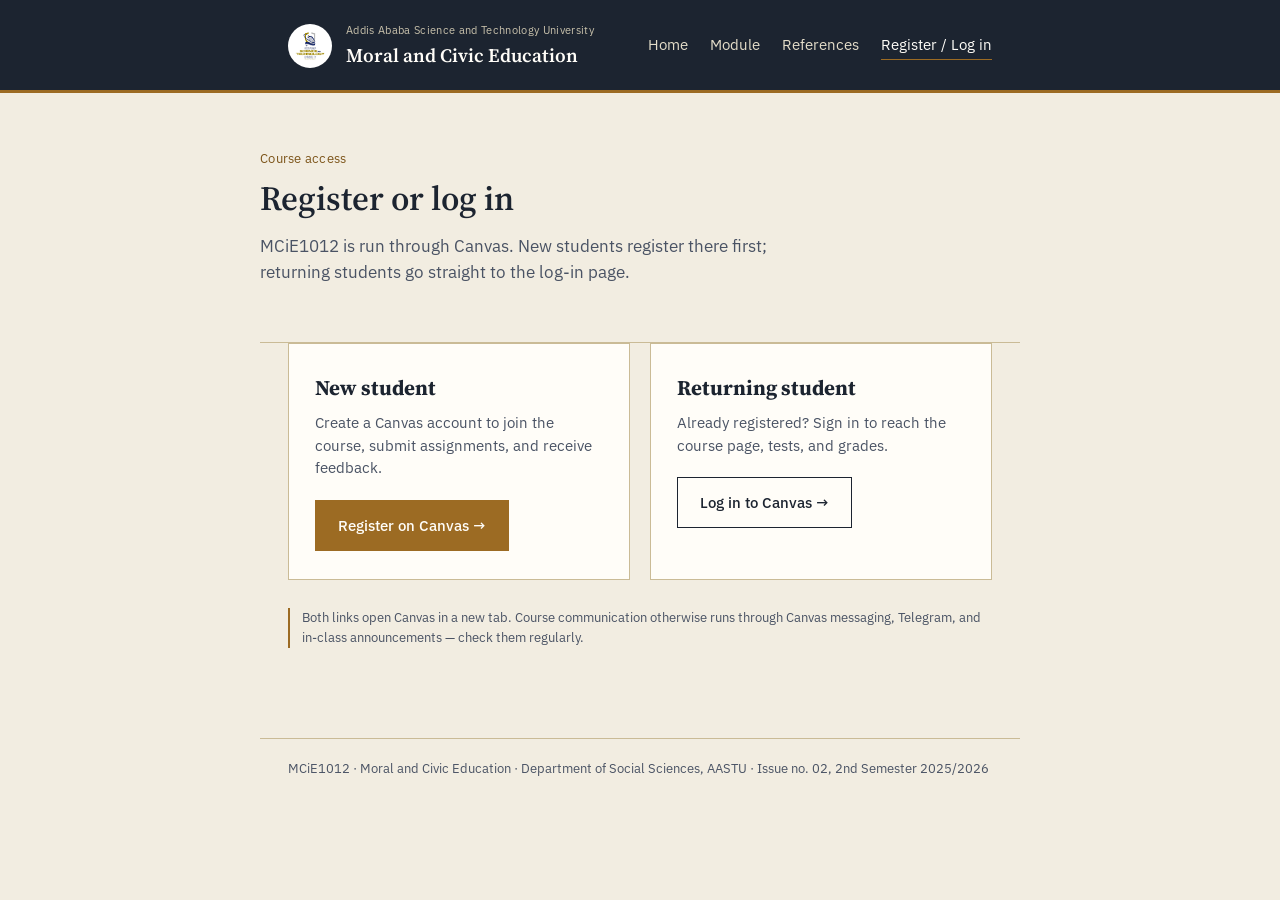
==== account.html @ 53f5105a "Initial commit of MCiE1012 site" ====
<!DOCTYPE html>
<html lang="en">
<head>
<meta charset="UTF-8">
<meta name="viewport" content="width=device-width, initial-scale=1.0">
<title>Register / Log in — MCiE1012</title>
<link rel="stylesheet" href="style.css">
</head>
<body>

<header class="site">
  <div class="header-inner">
    <div class="brand">
      <img class="seal" src="logo.jpg" alt="Addis Ababa Science and Technology University logo">
      <div class="brand-text">
        <p class="university">Addis Ababa Science and Technology University</p>
        <p class="course">Moral and Civic Education</p>
      </div>
    </div>
    <nav class="site">
      <a href="index.html">Home</a>
      <a href="module.html">Module</a>
      <a href="references.html">References</a>
      <a href="account.html" class="current">Register / Log in</a>
    </nav>
  </div>
</header>

<main>
  <section class="hero wrap" style="padding-bottom: 30px;">
    <p class="code">Course access</p>
    <h1 style="font-size: 34px;">Register or log in</h1>
    <p class="lede">MCiE1012 is run through Canvas. New students register there first; returning students go straight to the log-in page.</p>
  </section>

  <section class="wrap" style="padding-bottom: 60px;">
    <div class="account-grid">
      <div class="account-card">
        <h2>New student</h2>
        <p>Create a Canvas account to join the course, submit assignments, and receive feedback.</p>
        <a class="btn btn-gold" href="https://canvas.instructure.com/login/canvas/register/student" target="_blank" rel="noopener">Register on Canvas →</a>
      </div>
      <div class="account-card">
        <h2>Returning student</h2>
        <p>Already registered? Sign in to reach the course page, tests, and grades.</p>
        <a class="btn btn-outline" href="https://canvas.instructure.com/login/canvas" target="_blank" rel="noopener">Log in to Canvas →</a>
      </div>
    </div>
    <p class="note" style="margin-top: 28px;">Both links open Canvas in a new tab. Course communication otherwise runs through Canvas messaging, Telegram, and in-class announcements — check them regularly.</p>
  </section>
</main>

<footer class="site">
  <div class="wrap">
    MCiE1012 · Moral and Civic Education · Department of Social Sciences, AASTU · Issue no. 02, 2nd Semester 2025/2026
  </div>
</footer>

</body>
</html>
---- style.css ----
/* MCiE1012 — Moral and Civic Education
   Design note: the visual language borrows from the syllabus itself —
   numbered sections, hairline rules, a seal mark — rather than a generic
   course-platform look. Navy ink on parchment, one gold accent used
   sparingly for the seal and for primary actions. */

@import url('https://fonts.googleapis.com/css2?family=Source+Serif+4:opsz,wght@8..60,400;8..60,500;8..60,600;8..60,700&family=IBM+Plex+Sans:wght@400;500;600&display=swap');

:root {
  --ink: #1c2430;
  --ink-soft: #4a5364;
  --paper: #f2ede1;
  --paper-deep: #e8e0cd;
  --paper-line: #cabb96;
  --gold: #9c6b23;
  --gold-deep: #7c5419;
  --white: #fffdf8;
  --max: 760px;
  --serif: 'Source Serif 4', Georgia, serif;
  --sans: 'IBM Plex Sans', -apple-system, sans-serif;
}

* { box-sizing: border-box; }

html { scroll-behavior: smooth; }

body {
  margin: 0;
  background: var(--paper);
  color: var(--ink);
  font-family: var(--sans);
  line-height: 1.55;
  -webkit-font-smoothing: antialiased;
}

a { color: var(--gold-deep); }
a:focus-visible, button:focus-visible { outline: 2px solid var(--gold-deep); outline-offset: 3px; }

img { max-width: 100%; display: block; }

.wrap { max-width: var(--max); margin: 0 auto; padding: 0 28px; }

/* ---------- Header ---------- */

header.site {
  background: var(--ink);
  color: var(--paper);
  border-bottom: 3px solid var(--gold);
}

.header-inner {
  max-width: var(--max);
  margin: 0 auto;
  padding: 22px 28px 20px;
  display: flex;
  align-items: center;
  justify-content: space-between;
  gap: 20px;
  flex-wrap: wrap;
}

.brand { display: flex; align-items: center; gap: 14px; }

.seal {
  width: 44px;
  height: 44px;
  flex: none;
  border-radius: 50%;
  object-fit: cover;
  background: var(--paper);
}

.brand-text .university {
  font-family: var(--sans);
  font-size: 11px;
  letter-spacing: 0.03em;
  color: #c9c2ac;
  margin: 0;
}

.brand-text .course {
  font-family: var(--serif);
  font-size: 19px;
  font-weight: 600;
  margin: 2px 0 0;
  color: var(--white);
}

nav.site {
  display: flex;
  gap: 22px;
  font-size: 15px;
}

nav.site a {
  color: #e4ddc9;
  text-decoration: none;
  padding-bottom: 3px;
  border-bottom: 1px solid transparent;
}

nav.site a:hover { border-bottom-color: var(--gold); }

nav.site a.current {
  color: var(--white);
  border-bottom-color: var(--gold);
}

/* ---------- Hero ---------- */

.hero {
  padding: 56px 0 44px;
  border-bottom: 1px solid var(--paper-line);
}

.hero .code {
  font-family: var(--sans);
  font-size: 13px;
  color: var(--gold-deep);
  letter-spacing: 0.02em;
  margin: 0 0 10px;
}

.hero h1 {
  font-family: var(--serif);
  font-size: clamp(32px, 5vw, 46px);
  line-height: 1.1;
  margin: 0 0 16px;
  font-weight: 600;
}

.hero .lede {
  font-size: 17px;
  color: var(--ink-soft);
  max-width: 58ch;
  margin: 0 0 26px;
}

.meta-line {
  font-size: 14px;
  color: var(--ink-soft);
  margin: 0 0 28px;
}

.meta-line strong { color: var(--ink); font-weight: 600; }

/* ---------- Buttons ---------- */

.btn {
  display: inline-flex;
  align-items: center;
  gap: 10px;
  font-family: var(--sans);
  font-size: 15px;
  font-weight: 500;
  text-decoration: none;
  padding: 13px 22px;
  border: 1px solid transparent;
  cursor: pointer;
}

.btn-primary {
  background: var(--ink);
  color: var(--white);
}
.btn-primary:hover { background: #2c3646; }

.btn-gold {
  background: var(--gold);
  color: var(--white);
}
.btn-gold:hover { background: var(--gold-deep); }

.btn-outline {
  background: transparent;
  border-color: var(--ink);
  color: var(--ink);
}
.btn-outline:hover { background: var(--ink); color: var(--white); }

.btn svg { flex: none; }

/* ---------- Sections ---------- */

section.block {
  padding: 44px 0;
  border-bottom: 1px solid var(--paper-line);
}

section.block:last-of-type { border-bottom: none; }

.block h2 {
  font-family: var(--serif);
  font-size: 26px;
  font-weight: 600;
  margin: 0 0 6px;
  display: flex;
  align-items: baseline;
  gap: 12px;
}

.block h2 .num {
  font-family: var(--sans);
  font-size: 14px;
  color: var(--gold-deep);
  font-weight: 500;
}

.block > p.intro {
  color: var(--ink-soft);
  margin: 0 0 22px;
  max-width: 62ch;
}

.block p { margin: 0 0 14px; }

ul.plain, ol.plain {
  margin: 0;
  padding: 0;
  list-style: none;
}

ul.plain li, ol.plain li {
  padding: 10px 0;
  border-top: 1px solid var(--paper-line);
  font-size: 15.5px;
}

ul.plain li:first-child, ol.plain li:first-child { border-top: none; }

.clo-grid {
  display: grid;
  grid-template-columns: 1fr 1fr;
  gap: 1px;
  background: var(--paper-line);
  border: 1px solid var(--paper-line);
}

.clo-grid .cell {
  background: var(--paper);
  padding: 16px 18px;
}

.clo-grid .cell .tag {
  font-size: 12px;
  color: var(--gold-deep);
  font-weight: 600;
  margin: 0 0 6px;
}

.clo-grid .cell p { margin: 0; font-size: 14.5px; }

table.sched {
  width: 100%;
  border-collapse: collapse;
  font-size: 14.5px;
}

table.sched th {
  text-align: left;
  font-family: var(--sans);
  font-weight: 600;
  font-size: 12.5px;
  color: var(--ink-soft);
  padding: 0 12px 10px 0;
  border-bottom: 1px solid var(--ink);
}

table.sched td {
  padding: 14px 12px 14px 0;
  border-bottom: 1px solid var(--paper-line);
  vertical-align: top;
}

table.sched td.wk { white-space: nowrap; color: var(--ink-soft); }
table.sched td.clo { white-space: nowrap; color: var(--gold-deep); font-size: 13px; }

.assess-list { margin: 0; padding: 0; list-style: none; }
.assess-row {
  display: flex;
  justify-content: space-between;
  gap: 16px;
  padding: 12px 0;
  border-top: 1px solid var(--paper-line);
  font-size: 15px;
}
.assess-row:first-child { border-top: none; }
.assess-row .weight { color: var(--gold-deep); font-weight: 600; white-space: nowrap; }

/* ---------- Module page ---------- */

.module-card {
  border: 1px solid var(--paper-line);
  background: var(--white);
}

.module-figure {
  border-bottom: 1px solid var(--paper-line);
  background: var(--paper-deep);
  overflow: hidden;
}

.module-figure img {
  width: 100%;
  height: 320px;
  object-fit: cover;
  object-position: center;
}

@media (max-width: 620px) {
  .module-figure img { height: 220px; }
}

.module-body { padding: 26px 28px 28px; }

.module-body h2 {
  font-family: var(--serif);
  font-size: 22px;
  margin: 0 0 8px;
}

.module-body p.desc { color: var(--ink-soft); margin: 0 0 22px; }

.note {
  font-size: 13px;
  color: var(--ink-soft);
  border-left: 2px solid var(--gold);
  padding-left: 12px;
  margin: 22px 0 0;
}

/* ---------- References ---------- */

.ref-group { margin-bottom: 36px; }
.ref-group h2 {
  font-family: var(--serif);
  font-size: 21px;
  margin: 0 0 4px;
}
.ref-group p.intro { color: var(--ink-soft); font-size: 14px; margin: 0 0 18px; }

ol.ref-list {
  margin: 0;
  padding: 0;
  list-style: none;
  counter-reset: ref;
}

ol.ref-list li {
  counter-increment: ref;
  padding: 14px 0 14px 34px;
  border-top: 1px solid var(--paper-line);
  position: relative;
  font-size: 15px;
}
ol.ref-list li:first-child { border-top: none; }

ol.ref-list li::before {
  content: counter(ref) ".";
  position: absolute;
  left: 0;
  color: var(--gold-deep);
  font-weight: 600;
  font-size: 14px;
}

ol.ref-list li a { word-break: break-all; }

/* ---------- Account ---------- */

.account-grid {
  display: grid;
  grid-template-columns: 1fr 1fr;
  gap: 20px;
}

.account-card {
  border: 1px solid var(--paper-line);
  background: var(--white);
  padding: 28px 26px;
}

.account-card h2 {
  font-family: var(--serif);
  font-size: 21px;
  margin: 0 0 8px;
}

.account-card p {
  color: var(--ink-soft);
  font-size: 14.5px;
  margin: 0 0 20px;
}

/* ---------- Footer ---------- */

footer.site {
  padding: 30px 0 50px;
  color: var(--ink-soft);
  font-size: 13px;
}

footer.site .wrap {
  border-top: 1px solid var(--paper-line);
  padding-top: 20px;
}

/* ---------- Responsive ---------- */

@media (max-width: 780px) {
  .wrap { padding: 0 22px; }
  .header-inner { padding: 18px 22px 16px; }
  .hero { padding: 40px 0 34px; }
  section.block { padding: 34px 0; }
}

@media (max-width: 620px) {
  .clo-grid { grid-template-columns: 1fr; }
  .account-grid { grid-template-columns: 1fr; }

  nav.site {
    flex-wrap: wrap;
    gap: 10px 16px;
    font-size: 14px;
    width: 100%;
  }

  .brand { gap: 10px; }
  .seal { width: 36px; height: 36px; }
  .brand-text .course { font-size: 17px; }

  .hero .lede { font-size: 15.5px; }
  .meta-line { line-height: 1.7; }

  .btn { width: 100%; justify-content: center; padding: 14px 20px; }

  .block h2 { font-size: 22px; }

  .sched-scroll { overflow-x: auto; -webkit-overflow-scrolling: touch; margin: 0 -22px; padding: 0 22px; }
  table.sched { font-size: 13px; min-width: 480px; }
  table.sched th:nth-child(3), table.sched td:nth-child(3) { display: none; }

  .module-body { padding: 22px 20px 24px; }
  .account-card { padding: 22px 20px; }

  .assess-row { font-size: 14px; }
  ol.ref-list li a { word-break: break-word; }
}

@media (max-width: 400px) {
  .wrap { padding: 0 16px; }
  .header-inner { padding: 16px 16px 14px; }
  .hero .code { font-size: 12px; }
  .btn { font-size: 14px; padding: 13px 16px; }
  table.sched { min-width: 420px; }
}

@media (hover: none) {
  .btn:active { opacity: 0.85; }
}

@media (prefers-reduced-motion: reduce) {
  html { scroll-behavior: auto; }
}
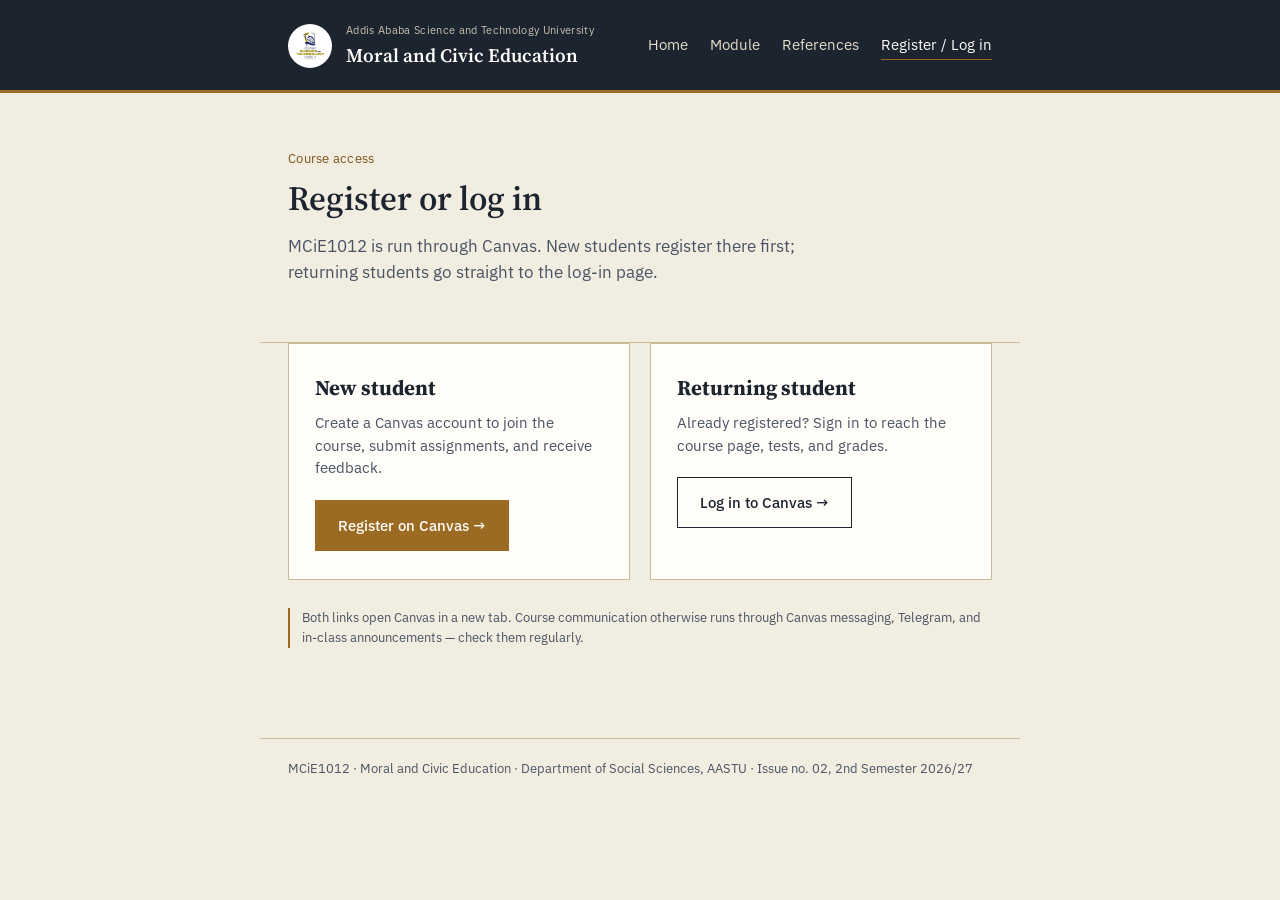
==== commit 34f06c79: "update project" ====
--- a/account.html
+++ b/account.html
@@ -52,7 +52,7 @@
 
 <footer class="site">
   <div class="wrap">
-    MCiE1012 · Moral and Civic Education · Department of Social Sciences, AASTU · Issue no. 02, 2nd Semester 2025/2026
+    MCiE1012 · Moral and Civic Education · Department of Social Sciences, AASTU · Issue no. 02, 2nd Semester 2026/27
   </div>
 </footer>
 
--- a/style.css
+++ b/style.css
@@ -38,7 +38,7 @@
 
 img { max-width: 100%; display: block; }
 
-.wrap { max-width: var(--max); margin: 0 auto; padding: 0 28px; }
+.wrap { max-width: var(--max); margin: 0 auto; padding-left: 28px; padding-right: 28px; }
 
 /* ---------- Header ---------- */
 
@@ -46,6 +46,9 @@
   background: var(--ink);
   color: var(--paper);
   border-bottom: 3px solid var(--gold);
+  position: sticky;
+  top: 0;
+  z-index: 100;
 }
 
 .header-inner {
@@ -109,7 +112,8 @@
 /* ---------- Hero ---------- */
 
 .hero {
-  padding: 56px 0 44px;
+  padding-top: 56px;
+  padding-bottom: 44px;
   border-bottom: 1px solid var(--paper-line);
 }
 
@@ -183,7 +187,8 @@
 /* ---------- Sections ---------- */
 
 section.block {
-  padding: 44px 0;
+  padding-top: 44px;
+  padding-bottom: 44px;
   border-bottom: 1px solid var(--paper-line);
 }
 
@@ -408,10 +413,10 @@
 /* ---------- Responsive ---------- */
 
 @media (max-width: 780px) {
-  .wrap { padding: 0 22px; }
+  .wrap { padding-left: 22px; padding-right: 22px; }
   .header-inner { padding: 18px 22px 16px; }
-  .hero { padding: 40px 0 34px; }
-  section.block { padding: 34px 0; }
+  .hero { padding-top: 40px; padding-bottom: 34px; }
+  section.block { padding-top: 34px; padding-bottom: 34px; }
 }
 
 @media (max-width: 620px) {
@@ -448,7 +453,7 @@
 }
 
 @media (max-width: 400px) {
-  .wrap { padding: 0 16px; }
+  .wrap { padding-left: 16px; padding-right: 16px; }
   .header-inner { padding: 16px 16px 14px; }
   .hero .code { font-size: 12px; }
   .btn { font-size: 14px; padding: 13px 16px; }
@@ -461,4 +466,4 @@
 
 @media (prefers-reduced-motion: reduce) {
   html { scroll-behavior: auto; }
-}
+}
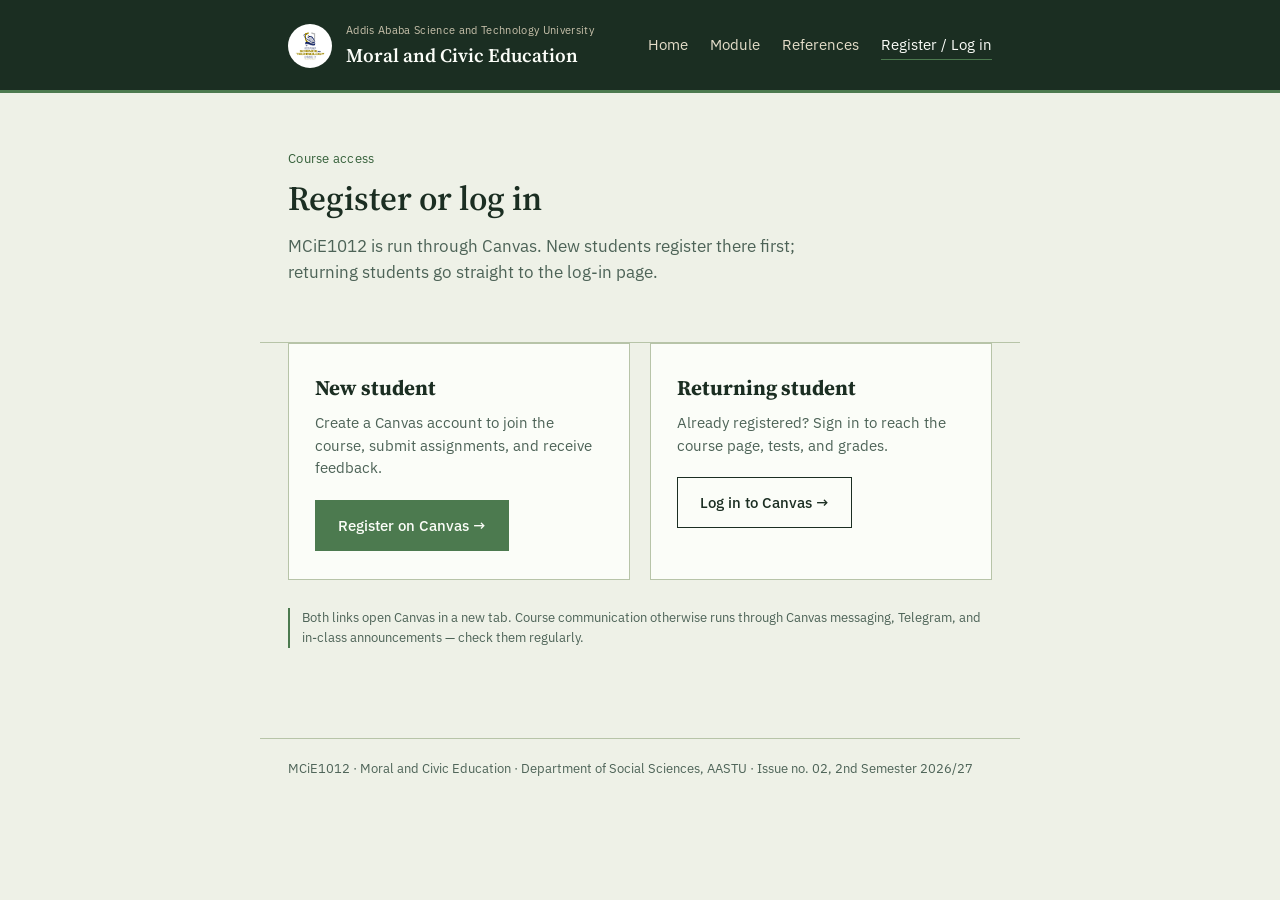
==== commit 3ec1658c: "Remove .html from URLs" ====
--- a/account.html
+++ b/account.html
@@ -18,10 +18,10 @@
       </div>
     </div>
     <nav class="site">
-      <a href="index.html">Home</a>
-      <a href="module.html">Module</a>
-      <a href="references.html">References</a>
-      <a href="account.html" class="current">Register / Log in</a>
+      <a href="/">Home</a>
+      <a href="module">Module</a>
+      <a href="references">References</a>
+      <a href="account" class="current">Register / Log in</a>
     </nav>
   </div>
 </header>
--- a/style.css
+++ b/style.css
@@ -7,14 +7,14 @@
 @import url('https://fonts.googleapis.com/css2?family=Source+Serif+4:opsz,wght@8..60,400;8..60,500;8..60,600;8..60,700&family=IBM+Plex+Sans:wght@400;500;600&display=swap');
 
 :root {
-  --ink: #1c2430;
-  --ink-soft: #4a5364;
-  --paper: #f2ede1;
-  --paper-deep: #e8e0cd;
-  --paper-line: #cabb96;
-  --gold: #9c6b23;
-  --gold-deep: #7c5419;
-  --white: #fffdf8;
+  --ink: #1b2e22;
+  --ink-soft: #4d6357;
+  --paper: #eef1e7;
+  --paper-deep: #dfe6d5;
+  --paper-line: #b7c4a8;
+  --gold: #4c7a4f;
+  --gold-deep: #35603a;
+  --white: #fbfdf8;
   --max: 760px;
   --serif: 'Source Serif 4', Georgia, serif;
   --sans: 'IBM Plex Sans', -apple-system, sans-serif;
@@ -241,6 +241,11 @@
   border: 1px solid var(--paper-line);
 }
 
+.plo-grid {
+  grid-auto-flow: column;
+  grid-template-rows: repeat(6, auto);
+}
+
 .clo-grid .cell {
   background: var(--paper);
   padding: 16px 18px;
@@ -421,6 +426,7 @@
 
 @media (max-width: 620px) {
   .clo-grid { grid-template-columns: 1fr; }
+  .plo-grid { grid-auto-flow: row; grid-template-rows: none; }
   .account-grid { grid-template-columns: 1fr; }
 
   nav.site {
@@ -443,7 +449,7 @@
 
   .sched-scroll { overflow-x: auto; -webkit-overflow-scrolling: touch; margin: 0 -22px; padding: 0 22px; }
   table.sched { font-size: 13px; min-width: 480px; }
-  table.sched th:nth-child(3), table.sched td:nth-child(3) { display: none; }
+  table.weekly th:nth-child(3), table.weekly td:nth-child(3) { display: none; }
 
   .module-body { padding: 22px 20px 24px; }
   .account-card { padding: 22px 20px; }
